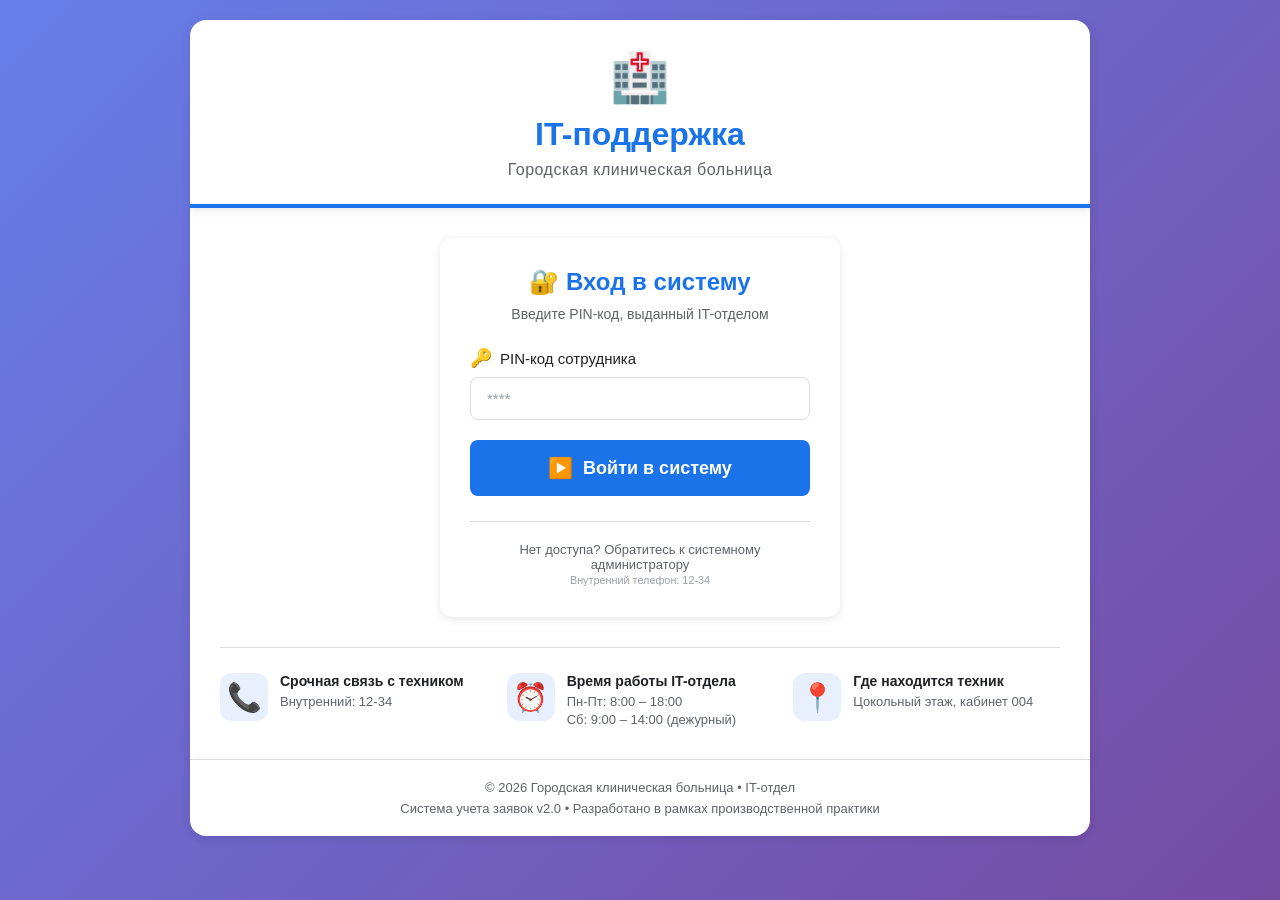
==== index.html @ d773f5c8 "alpha 1" ====
<!DOCTYPE html>
<html lang="ru">
<head>
    <meta charset="UTF-8">
    <meta name="viewport" content="width=device-width, initial-scale=1.0">
    <title>IT-поддержка | Городская больница</title>
    <link rel="stylesheet" href="style.css">
</head>
<body>
    <div class="container">
        <!-- Шапка с больничной символикой -->
        <header class="header">
            <div class="header-icon">🏥</div>
            <h1>IT-поддержка</h1>
            <div class="header-subtitle">Городская клиническая больница</div>
        </header>

        <!-- Основной контент -->
        <main class="main">
            <!-- БЛОК АВТОРИЗАЦИИ (показывается по умолчанию) -->
            <div class="auth-card" id="authBlock">
                <h2>🔐 Вход в систему</h2>
                <p class="auth-hint">Введите PIN-код, выданный IT-отделом</p>
                
                <div class="form-group">
                    <label for="pinCode">
                        <span class="label-icon">🔑</span>
                        PIN-код сотрудника
                    </label>
                    <input 
                        type="password" 
                        id="pinCode" 
                        placeholder="****" 
                        maxlength="6"
                        autocomplete="off"
                        inputmode="numeric"
                    >
                </div>
                
                <button onclick="checkAuth()" class="submit-btn">
                    <span class="btn-icon">▶️</span>
                    Войти в систему
                </button>
                
                <div id="authMessage" class="auth-message"></div>
                
                <p class="auth-footer">
                    Нет доступа? Обратитесь к системному администратору<br>
                    <small>Внутренний телефон: 12-34</small>
                </p>
            </div>

            <!-- ОСНОВНАЯ ФОРМА (скрыта до входа) -->
            <div class="form-card" id="mainFormBlock" style="display: none;">
                <h2>📋 Новая заявка на ремонт</h2>
                <p class="form-hint">Заполните форму — техник придет в течение 15 минут</p>

                <form id="requestForm">
                    <!-- Номер кабинета -->
                    <div class="form-group">
                        <label for="roomNumber">
                            <span class="label-icon">🚪</span>
                            Номер кабинета
                        </label>
                        <input 
                            type="text" 
                            id="roomNumber" 
                            name="roomNumber" 
                            placeholder="Например: 305, 12-А, Ординаторская"
                            required
                            autocomplete="off"
                        >
                    </div>

                    <!-- Тип оборудования -->
                    <div class="form-group">
                        <label for="equipmentType">
                            <span class="label-icon">💻</span>
                            Что сломалось?
                        </label>
                        <select id="equipmentType" name="equipmentType" required>
                            <option value="" disabled selected>-- Выберите тип оборудования --</option>
                            <option value="Компьютер">🖥️ Компьютер (не включается, тормозит)</option>
                            <option value="Принтер">🖨️ Принтер / МФУ (не печатает, замятие)</option>
                            <option value="Интернет">🌐 Интернет / Локальная сеть</option>
                            <option value="МИС">📊 Медицинская программа (МИС)</option>
                            <option value="Монитор">🖵 Монитор (нет изображения)</option>
                            <option value="Клавиатура/Мышь">⌨️ Клавиатура / Мышь</option>
                            <option value="Другое">❓ Другое</option>
                        </select>
                    </div>

                    <!-- Описание проблемы -->
                    <div class="form-group">
                        <label for="problemDescription">
                            <span class="label-icon">📝</span>
                            Описание проблемы
                        </label>
                        <textarea 
                            id="problemDescription" 
                            name="problemDescription" 
                            rows="4" 
                            placeholder="Опишите, что именно не работает..."
                            required
                        ></textarea>
                    </div>

                    <!-- Срочность -->
                    <div class="form-group">
                        <label for="priority">
                            <span class="label-icon">⚠️</span>
                            Срочность
                        </label>
                        <select id="priority" name="priority" required>
                            <option value="Обычная">🟢 Обычная (можно подойти в течение часа)</option>
                            <option value="Срочная" selected>🟡 Срочная (мешает работе врача)</option>
                            <option value="Критическая">🔴 Критическая (остановлен приём пациентов)</option>
                        </select>
                    </div>

                    <!-- Контактное лицо -->
                    <div class="form-group">
                        <label for="contactName">
                            <span class="label-icon">👤</span>
                            Ваше имя (для связи)
                        </label>
                        <input 
                            type="text" 
                            id="contactName" 
                            name="contactName" 
                            placeholder="Иванова М.А."
                            required
                        >
                    </div>

                    <!-- Кнопка отправки -->
                    <button type="submit" class="submit-btn" id="submitBtn">
                        <span class="btn-icon">📤</span>
                        Отправить заявку
                    </button>

                    <div id="formMessage" class="form-message"></div>
                </form>
            </div>

            <!-- Информационная панель -->
            <div class="info-panel">
                <div class="info-item">
                    <span class="info-icon">📞</span>
                    <div>
                        <strong>Срочная связь с техником</strong>
                        <p>Внутренний: 12-34</p>
                    </div>
                </div>
                <div class="info-item">
                    <span class="info-icon">⏰</span>
                    <div>
                        <strong>Время работы IT-отдела</strong>
                        <p>Пн-Пт: 8:00 – 18:00</p>
                        <p>Сб: 9:00 – 14:00 (дежурный)</p>
                    </div>
                </div>
                <div class="info-item">
                    <span class="info-icon">📍</span>
                    <div>
                        <strong>Где находится техник</strong>
                        <p>Цокольный этаж, кабинет 004</p>
                    </div>
                </div>
            </div>
        </main>

        <!-- Подвал -->
        <footer class="footer">
            <p>© 2026 Городская клиническая больница • IT-отдел</p>
            <p class="footer-small">Система учета заявок v2.0 • Разработано в рамках производственной практики</p>
        </footer>
    </div>

    <script src="script.js"></script>
</body>
</html>
---- style.css ----
/* ===== СБРОС СТИЛЕЙ ===== */
* {
    margin: 0;
    padding: 0;
    box-sizing: border-box;
}

/* ===== ПЕРЕМЕННЫЕ ===== */
:root {
    --primary-blue: #1a73e8;
    --primary-blue-dark: #1557b0;
    --primary-blue-light: #e8f0fe;
    --white: #ffffff;
    --gray-bg: #f5f7fa;
    --gray-border: #dadce0;
    --text-dark: #202124;
    --text-gray: #5f6368;
    --error-red: #d93025;
    --success-green: #188038;
    --shadow: 0 2px 10px rgba(0, 0, 0, 0.1);
    --shadow-hover: 0 4px 20px rgba(0, 0, 0, 0.15);
}

/* ===== БАЗОВЫЕ СТИЛИ ===== */
body {
    font-family: 'Segoe UI', 'Roboto', Arial, sans-serif;
    background: linear-gradient(135deg, #667eea 0%, #764ba2 100%);
    min-height: 100vh;
    padding: 20px;
    color: var(--text-dark);
}

.container {
    max-width: 900px;
    margin: 0 auto;
}

/* ===== ШАПКА ===== */
.header {
    background: var(--white);
    border-radius: 16px 16px 0 0;
    padding: 30px 30px 25px;
    text-align: center;
    box-shadow: var(--shadow);
    border-bottom: 4px solid var(--primary-blue);
    position: relative;
}

.header-icon {
    font-size: 48px;
    margin-bottom: 10px;
}

.header h1 {
    font-size: 32px;
    font-weight: 600;
    color: var(--primary-blue);
    margin-bottom: 8px;
}

.header-subtitle {
    font-size: 16px;
    color: var(--text-gray);
    letter-spacing: 0.5px;
}

/* ===== ОСНОВНОЙ КОНТЕНТ ===== */
.main {
    background: var(--white);
    padding: 30px;
    box-shadow: var(--shadow);
}

/* ===== АВТОРИЗАЦИЯ ===== */
.auth-card {
    background: white;
    border-radius: 12px;
    padding: 30px;
    box-shadow: var(--shadow);
    max-width: 400px;
    margin: 0 auto;
}

.auth-card h2 {
    text-align: center;
    margin-bottom: 10px;
    color: var(--primary-blue);
}

.auth-hint {
    text-align: center;
    color: var(--text-gray);
    font-size: 14px;
    margin-bottom: 25px;
}

.auth-message {
    margin-top: 15px;
    padding: 10px;
    border-radius: 6px;
    font-size: 14px;
    text-align: center;
    display: none;
}

.auth-message.error {
    display: block;
    background: #fce8e6;
    color: var(--error-red);
}

.auth-footer {
    margin-top: 25px;
    text-align: center;
    font-size: 13px;
    color: var(--text-gray);
    border-top: 1px solid var(--gray-border);
    padding-top: 20px;
}

.auth-footer small {
    color: #9aa0a6;
}

.logout-btn {
    position: absolute;
    top: 20px;
    right: 20px;
    background: rgba(26, 115, 232, 0.1);
    color: var(--primary-blue);
    border: 1px solid var(--primary-blue-light);
    padding: 8px 16px;
    border-radius: 20px;
    cursor: pointer;
    font-size: 13px;
    transition: all 0.2s;
    font-weight: 500;
}

.logout-btn:hover {
    background: var(--primary-blue-light);
}

.user-label {
    margin-top: 10px;
    font-size: 13px;
    color: var(--text-gray);
}

/* ===== ФОРМА ===== */
.form-card {
    margin-bottom: 30px;
}

.form-card h2 {
    font-size: 24px;
    font-weight: 500;
    color: var(--text-dark);
    margin-bottom: 8px;
}

.form-hint {
    color: var(--text-gray);
    font-size: 14px;
    margin-bottom: 25px;
    padding-bottom: 15px;
    border-bottom: 1px solid var(--gray-border);
}

.form-group {
    margin-bottom: 20px;
}

.form-group label {
    display: flex;
    align-items: center;
    gap: 8px;
    font-weight: 500;
    color: var(--text-dark);
    margin-bottom: 8px;
    font-size: 15px;
}

.label-icon {
    font-size: 18px;
}

.form-group input,
.form-group select,
.form-group textarea {
    width: 100%;
    padding: 12px 16px;
    font-size: 15px;
    border: 1px solid var(--gray-border);
    border-radius: 8px;
    background: var(--white);
    transition: all 0.2s ease;
    font-family: inherit;
}

.form-group input:focus,
.form-group select:focus,
.form-group textarea:focus {
    outline: none;
    border-color: var(--primary-blue);
    box-shadow: 0 0 0 3px var(--primary-blue-light);
}

.form-group input::placeholder,
.form-group textarea::placeholder {
    color: #9aa0a6;
}

.submit-btn {
    width: 100%;
    padding: 16px 24px;
    background: var(--primary-blue);
    color: var(--white);
    border: none;
    border-radius: 8px;
    font-size: 18px;
    font-weight: 600;
    cursor: pointer;
    display: flex;
    align-items: center;
    justify-content: center;
    gap: 10px;
    transition: all 0.2s ease;
    margin-top: 10px;
}

.submit-btn:hover {
    background: var(--primary-blue-dark);
    box-shadow: var(--shadow-hover);
    transform: translateY(-1px);
}

.submit-btn:disabled {
    background: #a8c7fa;
    cursor: not-allowed;
    transform: none;
}

.btn-icon {
    font-size: 20px;
}

.form-message {
    margin-top: 20px;
    padding: 12px 16px;
    border-radius: 8px;
    font-size: 14px;
    display: none;
}

.form-message.success {
    display: block;
    background: #e6f4ea;
    color: var(--success-green);
    border: 1px solid #ceead6;
}

.form-message.error {
    display: block;
    background: #fce8e6;
    color: var(--error-red);
    border: 1px solid #f6c9c6;
}

.form-message.info {
    display: block;
    background: var(--primary-blue-light);
    color: var(--primary-blue-dark);
    border: 1px solid #d2e3fc;
}

/* ===== ИНФО-ПАНЕЛЬ ===== */
.info-panel {
    display: grid;
    grid-template-columns: repeat(auto-fit, minmax(200px, 1fr));
    gap: 20px;
    margin-top: 30px;
    padding-top: 25px;
    border-top: 1px solid var(--gray-border);
}

.info-item {
    display: flex;
    gap: 12px;
    align-items: flex-start;
}

.info-icon {
    font-size: 28px;
    background: var(--primary-blue-light);
    width: 48px;
    height: 48px;
    display: flex;
    align-items: center;
    justify-content: center;
    border-radius: 12px;
    flex-shrink: 0;
}

.info-item strong {
    display: block;
    font-size: 14px;
    color: var(--text-dark);
    margin-bottom: 4px;
}

.info-item p {
    font-size: 13px;
    color: var(--text-gray);
    line-height: 1.4;
}

/* ===== ПОДВАЛ ===== */
.footer {
    background: var(--white);
    border-radius: 0 0 16px 16px;
    padding: 20px 30px;
    text-align: center;
    box-shadow: var(--shadow);
    border-top: 1px solid var(--gray-border);
}

.footer p {
    color: var(--text-gray);
    font-size: 13px;
}

.footer-small {
    margin-top: 6px;
    font-size: 12px;
    color: #9aa0a6;
}

/* ===== АДАПТИВНОСТЬ ===== */
@media (max-width: 600px) {
    body {
        padding: 10px;
    }
    
    .header {
        padding: 20px 20px 15px;
    }
    
    .header h1 {
        font-size: 26px;
    }
    
    .main {
        padding: 20px;
    }
    
    .info-panel {
        grid-template-columns: 1fr;
    }
    
    .submit-btn {
        padding: 14px 20px;
        font-size: 16px;
    }
    
    .logout-btn {
        top: 10px;
        right: 10px;
    }
}

/* ===== АНИМАЦИЯ ЗАГРУЗКИ ===== */
@keyframes spin {
    0% { transform: rotate(0deg); }
    100% { transform: rotate(360deg); }
}

.loading-spinner {
    display: inline-block;
    width: 20px;
    height: 20px;
    border: 3px solid rgba(255, 255, 255, 0.3);
    border-radius: 50%;
    border-top-color: var(--white);
    animation: spin 0.8s linear infinite;
}

/* ===== СТИЛИ ДЛЯ АДМИНКИ ===== */
.admin-header {
    background: #2c3e50 !important;
}

.admin-header h1 {
    color: white !important;
}

.requests-table-container {
    overflow-x: auto;
    margin-top: 20px;
}

.requests-table {
    width: 100%;
    border-collapse: collapse;
    font-size: 14px;
    background: white;
    border-radius: 8px;
    overflow: hidden;
    box-shadow: 0 2px 8px rgba(0,0,0,0.1);
}

.requests-table th {
    background: #34495e;
    color: white;
    padding: 14px 12px;
    text-align: left;
    font-weight: 500;
    white-space: nowrap;
}

.requests-table td {
    padding: 12px;
    border-bottom: 1px solid #e0e0e0;
    vertical-align: top;
}

.requests-table tr:hover {
    background: #f8f9fa;
}

.status-badge {
    display: inline-block;
    padding: 4px 10px;
    border-radius: 20px;
    font-size: 12px;
    font-weight: 600;
    cursor: pointer;
    transition: all 0.2s;
}

.status-new {
    background: #fee2e2;
    color: #dc2626;
}

.status-progress {
    background: #fef3c7;
    color: #d97706;
}

.status-done {
    background: #d1fae5;
    color: #059669;
}

.priority-critical {
    background: #fee2e2;
    border-left: 4px solid #dc2626;
}

.priority-urgent {
    border-left: 4px solid #f59e0b;
}

.admin-controls {
    display: flex;
    gap: 15px;
    margin-bottom: 20px;
    flex-wrap: wrap;
    align-items: center;
}

.refresh-btn {
    background: var(--primary-blue);
    color: white;
    border: none;
    padding: 10px 20px;
    border-radius: 6px;
    cursor: pointer;
    font-size: 14px;
    display: flex;
    align-items: center;
    gap: 8px;
}

.refresh-btn:hover {
    background: var(--primary-blue-dark);
}

.clear-btn {
    background: #6c757d;
    color: white;
    border: none;
    padding: 10px 20px;
    border-radius: 6px;
    cursor: pointer;
    font-size: 14px;
}

.clear-btn:hover {
    background: #5a6268;
}

.stats {
    margin-left: auto;
    font-size: 14px;
    color: var(--text-gray);
}

.empty-message {
    text-align: center;
    padding: 40px;
    color: #9aa0a6;
    font-size: 16px;
}

.filter-select {
    padding: 10px 16px;
    border: 1px solid var(--gray-border);
    border-radius: 6px;
    font-size: 14px;
    background: white;
}

.tab-btn {
    background: none;
    border: none;
    padding: 12px 24px;
    font-size: 15px;
    cursor: pointer;
    color: var(--text-gray);
    border-bottom: 3px solid transparent;
    transition: all 0.2s;
}

.tab-btn:hover {
    color: var(--primary-blue);
}

.tab-btn.active {
    color: var(--primary-blue);
    border-bottom-color: var(--primary-blue);
    font-weight: 600;
}

code {
    background: #f1f3f4;
    padding: 2px 6px;
    border-radius: 4px;
    font-family: monospace;
}
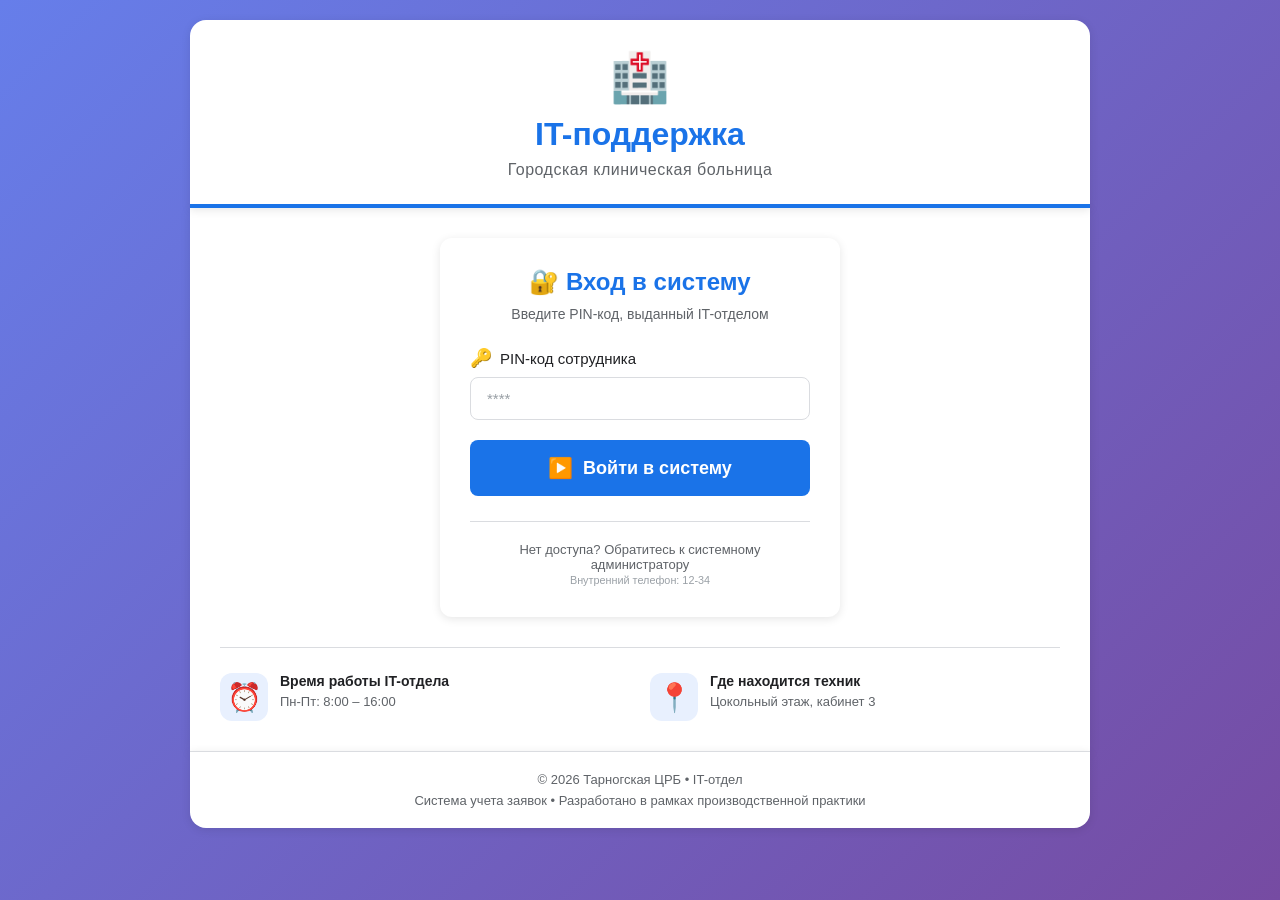
==== commit e5b0b105: "alpha 2" ====
--- a/index.html
+++ b/index.html
@@ -146,25 +146,17 @@
             <!-- Информационная панель -->
             <div class="info-panel">
                 <div class="info-item">
-                    <span class="info-icon">📞</span>
-                    <div>
-                        <strong>Срочная связь с техником</strong>
-                        <p>Внутренний: 12-34</p>
-                    </div>
-                </div>
-                <div class="info-item">
                     <span class="info-icon">⏰</span>
                     <div>
                         <strong>Время работы IT-отдела</strong>
-                        <p>Пн-Пт: 8:00 – 18:00</p>
-                        <p>Сб: 9:00 – 14:00 (дежурный)</p>
+                        <p>Пн-Пт: 8:00 – 16:00</p>
                     </div>
                 </div>
                 <div class="info-item">
                     <span class="info-icon">📍</span>
                     <div>
                         <strong>Где находится техник</strong>
-                        <p>Цокольный этаж, кабинет 004</p>
+                        <p>Цокольный этаж, кабинет 3</p>
                     </div>
                 </div>
             </div>
@@ -172,8 +164,8 @@
 
         <!-- Подвал -->
         <footer class="footer">
-            <p>© 2026 Городская клиническая больница • IT-отдел</p>
-            <p class="footer-small">Система учета заявок v2.0 • Разработано в рамках производственной практики</p>
+            <p>© 2026 Тарногская ЦРБ • IT-отдел</p>
+            <p class="footer-small">Система учета заявок • Разработано в рамках производственной практики</p>
         </footer>
     </div>
 
